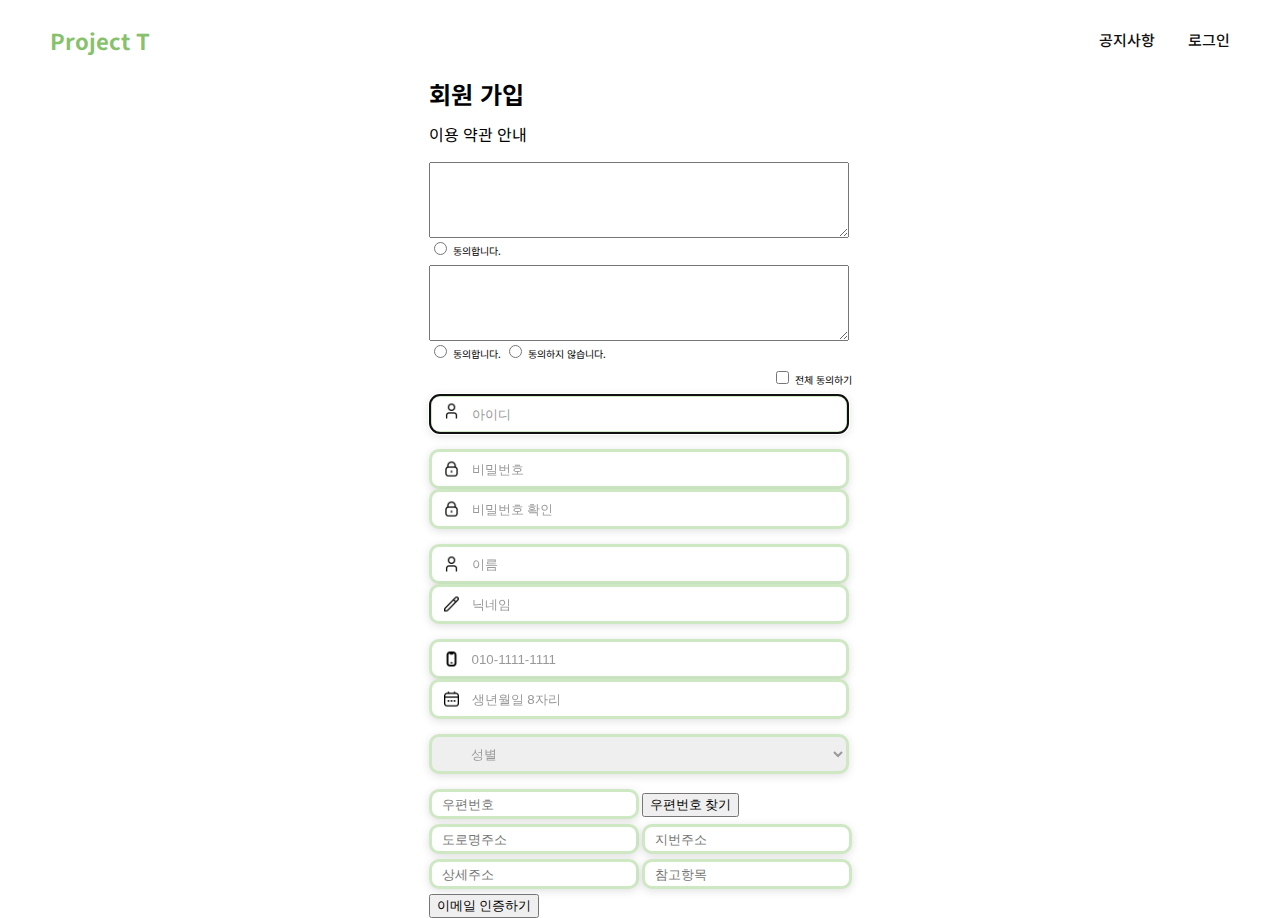
==== joinForm.html @ 0d63cfd1 "Make joinform" ====
<!DOCTYPE html>
<html lang="ko">
  <head>
    <meta charset="UTF-8" />
    <meta name="viewport" content="width=device-width, initial-scale=1.0" />
    <title>회원가입</title>
    <link rel="stylesheet" href="css/reset.css" />
    <link rel="stylesheet" href="./css/joinForm.css" />
    <!-- 다음 주소 api -->
    <script src="//t1.daumcdn.net/mapjsapi/bundle/postcode/prod/postcode.v2.js"></script>
    <script src="./js/joinForm.js"></script>
  </head>
  <body>
    <header>
      <!-- 네비게이션 -->
      <nav>
        <h1 id="logo"><a href="#">Project T</a></h1>
        <ul>
          <li><a href="#">공지사항</a></li>
          <li><a href="#">로그인</a></li>
        </ul>
      </nav>
    </header>
    <main>
      <div class="container">
      <form action="#" method="post" class="joinForm">
        <div>
          <h1>회원 가입</h1>
          <p>이용 약관 안내</p>
          <div class="privacyInfo">
            <div id="checkTerm1">
              <textarea ></textarea><br>
              <input type="radio" id="termResYes1"value="Y" >
              <label for="termRes1">동의합니다.</label>
            </div>
            <div id="checkTerm2">
              <textarea ></textarea><br>
              <input type="radio" id="termResYes2"value="Y"  name="checkTerm2" >
              <label for="termResYes2">동의합니다.</label>
              <input type="radio" id="termResNo1"value="N"  name="checkTerm2">
              <label for="termResNo1">동의하지 않습니다.</label>
            </div>
            <div>
            <input type="checkbox" id="chkAll">
            <label for="chkAll"><span>전체 동의하기</span></label>
            </div>
          </div>
        </div>
        <div>
        <div class="formList">
          <!-- 아이디 -->
          <div class="formItem inputMg">
            <img src="./images/user.png" alt="이름이미지">
            <input
              type="text"
              id="id"
              name="id"
              placeholder="아이디"
              class="joinInput"
              value
              autofocus
              autocapitalize="off"
            />
          </div>
          <!-- 비밀번호,비밀번호 입력 -->
          <div class="formItem ">
            <img src="./images/lock.png" alt="비밀번호이미지">
            <input
            type="password"
            id="pwd1"
            name="pwd1"
            placeholder="비밀번호"
            class="joinInput"
            value
            />
          </div>
          <div class="formItem inputMg">
            <img src="./images/lock.png" alt="비밀번호이미지">
            <input
              type="password"
              id="pwd2"
              name="pwd2"
              placeholder="비밀번호 확인"
              class="joinInput"
              value
            />
          </div>
          <!-- 이름,닉네임-->
          <div class="formItem">
            <img src="./images/user.png" alt="이름이미지">
            <input
              type="text"
              id="uName"
              name="uName"
              placeholder="이름"
              class="joinInput"
              value
            />
          </div>
          <div class="formItem inputMg">
            <img src="./images/nickName.png" alt="닉네임이미지">
            <input
              type="text"
              id="nickName"
              name="nickName"
              placeholder="닉네임"
              class="joinInput"
              value
            />
          </div>
          <!-- 휴대전화번호, 생년월일 -->
          <div class="formItem">
            <img src="./images/thickPhone.png" alt="휴대전화이미지">
            <input
              type="tel"
              id="phone"
              name="phone"
              placeholder="010-1111-1111"
              pattern="[0-9]{3}-[0-9]{4}-[0-9]{4}"
            />
          </div>
          <div class="formItem inputMg">
            <img src="./images/birthDate.png" alt="달력이미지">
            <input
              type="text"
              id="birthDate"
              name="birthDate"
              placeholder="생년월일 8자리"
              class="joinInput"
              value
            />
          </div>
          <!-- 성별 -->
          <div class="formItem">
            <select name="gender" id="gender">
              <option value="gender">성별</option>
              <option value="male">남성</option>
              <option value="female">여성</option>
              <option value="other">그 외</option>
            </select>
          </div>
          <!-- 주소 -->
          <div class="formItemAddr">
            <input type="text" id="postcode" placeholder="우편번호" class="inputAddr">
            <input type="button" onclick="execDaumPostcode()" value="우편번호 찾기"><br>
            <input type="text" id="roadAddress" placeholder="도로명주소" class="inputAddr">
            <input type="text" id="jibunAddress" placeholder="지번주소" class="inputAddr"><br>
            <span id="guide" style="color:#999; display: none;"></span>
            <input type="text" id="detailAddress" placeholder="상세주소" class="inputAddr">
            <input type="text" id="extraAddress" placeholder="참고항목" class="inputAddr">
          </div>
          <!-- 버튼 -->
        </div>
        <div><button type="submit">이메일 인증하기</button></div>
      </form>
    </div>
    </main>
    <footer></footer>
  </body>
</html>
---- css/joinForm.css ----
@import url("https://fonts.googleapis.com/css2?family=Montserrat:wght@100;200;300;400;500;600;700&family=Noto+Sans+KR:wght@100;200;300;400;500;600;700;800;900&display=swap");

#logo a {
  font-size: 2.2rem;
  font-weight: 700;
  color: #87c16c;
  position: absolute;
  top: 50%;
  left: 0;
  transform: translate(0%, -50%);
}

header {
  width: 100%;
}

header > nav {
  position: relative;
  width: 1180px;
  height: 80px;
  margin: 0 auto;
}

header > nav > ul {
  float: right;
  text-align: center;
}

header > nav > ul > li {
  line-height: 80px;
  display: inline-block;
}

header > nav > ul > li:first-child {
  line-height: 80px;
  display: inline-block;
  margin-right: 30px;
}

header > nav > ul > li > a {
  display: inline-block;
  font-size: 1.5rem;
  font-weight: 500;
  color: #111;
  /* width: 120px; */
}

header > nav > ul .tab {
  float: left;
  width: 600px;
  height: 290px;
}

/* main 가입 폼 */
main {
  width: 1180px;
  margin: 0 auto;
}

.container {
  width: 100%;
  display: flex;
  justify-content: center;
}

.joinForm > div > h1 {
  font-size: 2.4rem;
  margin-bottom: 20px;
}
.joinForm > div > p {
  font-size: 1.6rem;
  margin-bottom: 20px;
}

.privacyInfo {
  margin-bottom: 20px;
}

.privacyInfo textarea:nth-child(n) {
  width: 414px;
  height: 70px;
}
.privacyInfo input:nth-child(n) {
  margin-bottom: 10px;
}
.privacyInfo div:nth-child(3) {
  float: right;
}

.formItem {
  position: relative;
}

.formItem input::placeholder {
  color: #999;
}

.formItem input:nth-child(n) {
  display: inline-block;
  box-sizing: border-box;
  width: 420px;
  height: 40px;
  padding-left: 40px;

  background-color: #fff;

  font-weight: 500;

  border: 3px solid #cee8c4;
  border-radius: 10px;
  box-shadow: rgba(99, 99, 99, 0.2) 0px 2px 8px 0px;
}
.formItem img:nth-child(n) {
  position: absolute;
  top: 50%;
  left: 15px;
  width: 15px;
  height: 15px;
  transform: translate(0, -50%);
}

.inputMg {
  margin-bottom: 15px;
}
.formList select {
  width: 420px;
  height: 40px;
  padding-left: 35px;
  border-radius: 10px;
  margin-bottom: 15px;

  color: #999;
  font-weight: 500;
  border: 3px solid #cee8c4;
  box-shadow: rgba(99, 99, 99, 0.2) 0px 2px 8px 0px;
}
/* 주소창 */
/* .formItemAddr {
  border: 1px solid #111;
} */
.inputAddr {
  box-sizing: border-box;
  width: 210px;
  height: 30px;
  margin-bottom: 5px;
  padding-left: 10px;

  border: 3px solid #cee8c4;
  border-radius: 10px;
  box-shadow: rgba(99, 99, 99, 0.2) 0px 2px 8px 0px;
}
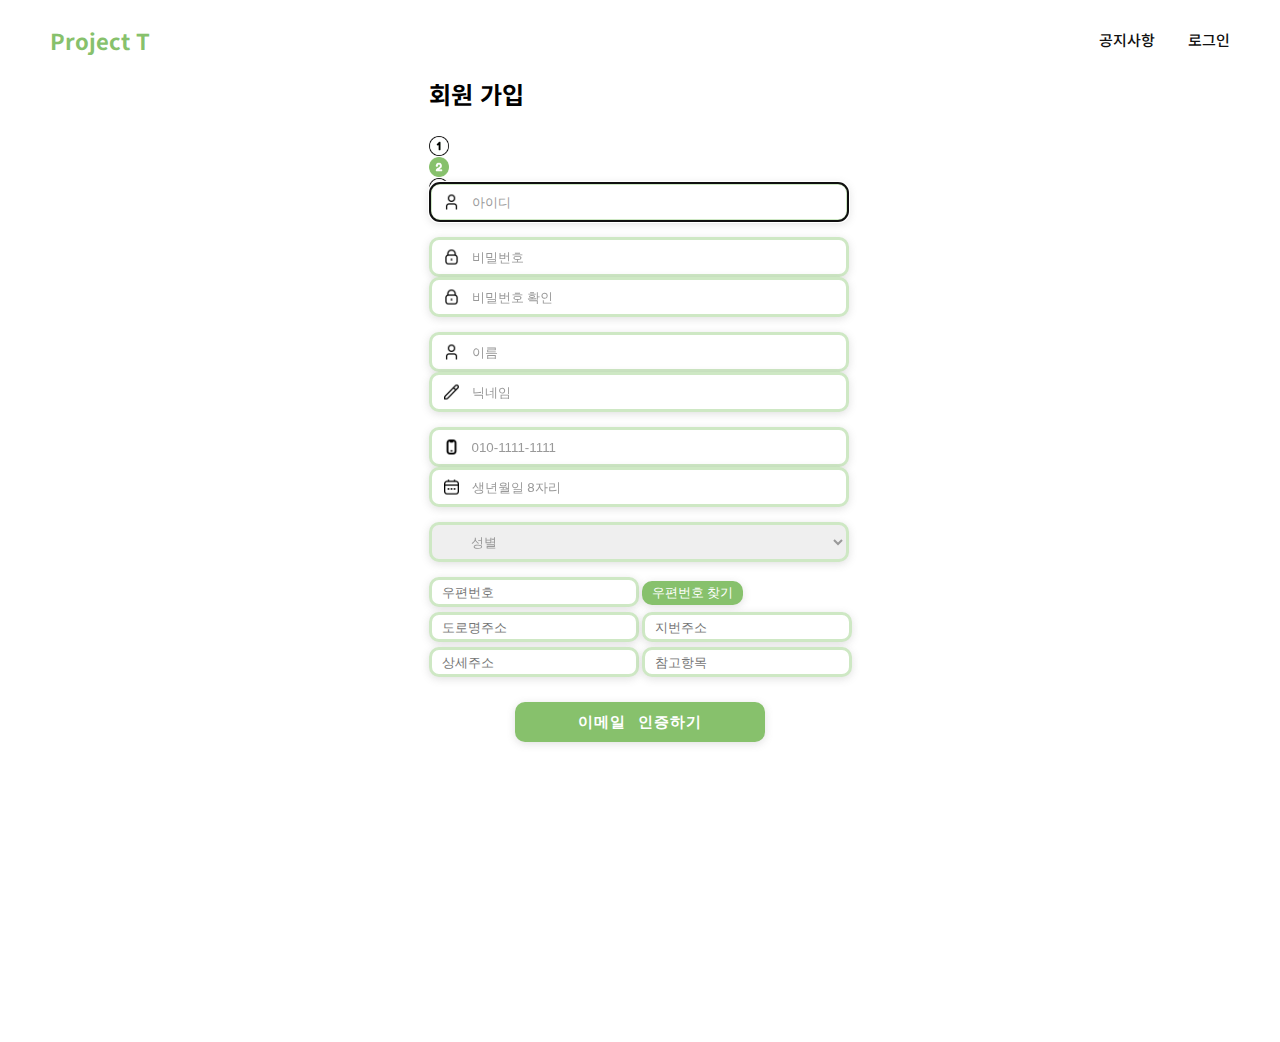
==== commit 19d64c91: "joinForm update" ====
--- a/joinForm.html
+++ b/joinForm.html
@@ -21,139 +21,156 @@
         </ul>
       </nav>
     </header>
+    <!-- 메인 -->
     <main>
       <div class="container">
-      <form action="#" method="post" class="joinForm">
-        <div>
-          <h1>회원 가입</h1>
-          <p>이용 약관 안내</p>
-          <div class="privacyInfo">
-            <div id="checkTerm1">
-              <textarea ></textarea><br>
-              <input type="radio" id="termResYes1"value="Y" >
-              <label for="termRes1">동의합니다.</label>
+        <form action="#" method="post" class="joinForm">
+          <div class="joinInfo">
+            <h1>회원 가입</h1>
+            <ul>
+              <li><img src="./images/1_1.png" alt="1" /></li>
+              <li><img src="./images/selected2.png" alt="2" /></li>
+              <li><img src="./images/3_1.png" alt="3" /></li>
+            </ul>
+          </div>
+          <div class="formList">
+            <!-- 아이디 -->
+            <div class="formItem inputMg">
+              <img src="./images/user.png" alt="이름이미지" />
+              <input
+                type="text"
+                id="id"
+                name="id"
+                placeholder="아이디"
+                class="joinInput"
+                value
+                autofocus
+                autocapitalize="off"
+              />
             </div>
-            <div id="checkTerm2">
-              <textarea ></textarea><br>
-              <input type="radio" id="termResYes2"value="Y"  name="checkTerm2" >
-              <label for="termResYes2">동의합니다.</label>
-              <input type="radio" id="termResNo1"value="N"  name="checkTerm2">
-              <label for="termResNo1">동의하지 않습니다.</label>
+            <!-- 비밀번호,비밀번호 입력 -->
+            <div class="formItem">
+              <img src="./images/lock.png" alt="비밀번호이미지" />
+              <input
+                type="password"
+                id="pwd1"
+                name="pwd1"
+                placeholder="비밀번호"
+                class="joinInput"
+                value
+              />
             </div>
-            <div>
-            <input type="checkbox" id="chkAll">
-            <label for="chkAll"><span>전체 동의하기</span></label>
+            <div class="formItem inputMg">
+              <img src="./images/lock.png" alt="비밀번호이미지" />
+              <input
+                type="password"
+                id="pwd2"
+                name="pwd2"
+                placeholder="비밀번호 확인"
+                class="joinInput"
+                value
+              />
             </div>
+            <!-- 이름,닉네임-->
+            <div class="formItem">
+              <img src="./images/user.png" alt="이름이미지" />
+              <input
+                type="text"
+                id="uName"
+                name="uName"
+                placeholder="이름"
+                class="joinInput"
+                value
+              />
+            </div>
+            <div class="formItem inputMg">
+              <img src="./images/nickName.png" alt="닉네임이미지" />
+              <input
+                type="text"
+                id="nickName"
+                name="nickName"
+                placeholder="닉네임"
+                class="joinInput"
+                value
+              />
+            </div>
+            <!-- 휴대전화번호, 생년월일 -->
+            <div class="formItem">
+              <img src="./images/thickPhone.png" alt="휴대전화이미지" />
+              <input
+                type="tel"
+                id="phone"
+                name="phone"
+                placeholder="010-1111-1111"
+                pattern="[0-9]{3}-[0-9]{4}-[0-9]{4}"
+              />
+            </div>
+            <div class="formItem inputMg">
+              <img src="./images/birthDate.png" alt="달력이미지" />
+              <input
+                type="text"
+                id="birthDate"
+                name="birthDate"
+                placeholder="생년월일 8자리"
+                class="joinInput"
+                value
+              />
+            </div>
+            <!-- 성별 -->
+            <div class="formItem">
+              <select name="gender" id="gender">
+                <option value="gender">성별</option>
+                <option value="male">남성</option>
+                <option value="female">여성</option>
+                <option value="other">그 외</option>
+              </select>
+            </div>
+            <!-- 주소 -->
+            <div class="formItemAddr">
+              <input
+                type="text"
+                id="postcode"
+                placeholder="우편번호"
+                class="inputAddr"
+              />
+              <input
+                type="button"
+                onclick="execDaumPostcode()"
+                value="우편번호 찾기"
+              /><br />
+              <input
+                type="text"
+                id="roadAddress"
+                placeholder="도로명주소"
+                class="inputAddr"
+              />
+              <input
+                type="text"
+                id="jibunAddress"
+                placeholder="지번주소"
+                class="inputAddr"
+              /><br />
+              <span id="guide" style="color: #999; display: none"></span>
+              <input
+                type="text"
+                id="detailAddress"
+                placeholder="상세주소"
+                class="inputAddr"
+              />
+              <input
+                type="text"
+                id="extraAddress"
+                placeholder="참고항목"
+                class="inputAddr"
+              />
+            </div>
+            <!-- 버튼 -->
           </div>
-        </div>
-        <div>
-        <div class="formList">
-          <!-- 아이디 -->
-          <div class="formItem inputMg">
-            <img src="./images/user.png" alt="이름이미지">
-            <input
-              type="text"
-              id="id"
-              name="id"
-              placeholder="아이디"
-              class="joinInput"
-              value
-              autofocus
-              autocapitalize="off"
-            />
+          <div class="submitBttn">
+            <button type="submit">이메일 인증하기</button>
           </div>
-          <!-- 비밀번호,비밀번호 입력 -->
-          <div class="formItem ">
-            <img src="./images/lock.png" alt="비밀번호이미지">
-            <input
-            type="password"
-            id="pwd1"
-            name="pwd1"
-            placeholder="비밀번호"
-            class="joinInput"
-            value
-            />
-          </div>
-          <div class="formItem inputMg">
-            <img src="./images/lock.png" alt="비밀번호이미지">
-            <input
-              type="password"
-              id="pwd2"
-              name="pwd2"
-              placeholder="비밀번호 확인"
-              class="joinInput"
-              value
-            />
-          </div>
-          <!-- 이름,닉네임-->
-          <div class="formItem">
-            <img src="./images/user.png" alt="이름이미지">
-            <input
-              type="text"
-              id="uName"
-              name="uName"
-              placeholder="이름"
-              class="joinInput"
-              value
-            />
-          </div>
-          <div class="formItem inputMg">
-            <img src="./images/nickName.png" alt="닉네임이미지">
-            <input
-              type="text"
-              id="nickName"
-              name="nickName"
-              placeholder="닉네임"
-              class="joinInput"
-              value
-            />
-          </div>
-          <!-- 휴대전화번호, 생년월일 -->
-          <div class="formItem">
-            <img src="./images/thickPhone.png" alt="휴대전화이미지">
-            <input
-              type="tel"
-              id="phone"
-              name="phone"
-              placeholder="010-1111-1111"
-              pattern="[0-9]{3}-[0-9]{4}-[0-9]{4}"
-            />
-          </div>
-          <div class="formItem inputMg">
-            <img src="./images/birthDate.png" alt="달력이미지">
-            <input
-              type="text"
-              id="birthDate"
-              name="birthDate"
-              placeholder="생년월일 8자리"
-              class="joinInput"
-              value
-            />
-          </div>
-          <!-- 성별 -->
-          <div class="formItem">
-            <select name="gender" id="gender">
-              <option value="gender">성별</option>
-              <option value="male">남성</option>
-              <option value="female">여성</option>
-              <option value="other">그 외</option>
-            </select>
-          </div>
-          <!-- 주소 -->
-          <div class="formItemAddr">
-            <input type="text" id="postcode" placeholder="우편번호" class="inputAddr">
-            <input type="button" onclick="execDaumPostcode()" value="우편번호 찾기"><br>
-            <input type="text" id="roadAddress" placeholder="도로명주소" class="inputAddr">
-            <input type="text" id="jibunAddress" placeholder="지번주소" class="inputAddr"><br>
-            <span id="guide" style="color:#999; display: none;"></span>
-            <input type="text" id="detailAddress" placeholder="상세주소" class="inputAddr">
-            <input type="text" id="extraAddress" placeholder="참고항목" class="inputAddr">
-          </div>
-          <!-- 버튼 -->
-        </div>
-        <div><button type="submit">이메일 인증하기</button></div>
-      </form>
-    </div>
+        </form>
+      </div>
     </main>
     <footer></footer>
   </body>
--- a/css/joinForm.css
+++ b/css/joinForm.css
@@ -65,11 +65,21 @@
 
 .joinForm > div > h1 {
   font-size: 2.4rem;
-  margin-bottom: 20px;
+  margin-bottom: 30px;
 }
 .joinForm > div > p {
   font-size: 1.6rem;
   margin-bottom: 20px;
+}
+
+.joinInfo {
+  width: 400px;
+  height: 100px;
+}
+
+.joinInfo ul img:nth-child(n) {
+  width: 20px;
+  height: 20px;
 }
 
 .privacyInfo {
@@ -149,3 +159,42 @@
   border-radius: 10px;
   box-shadow: rgba(99, 99, 99, 0.2) 0px 2px 8px 0px;
 }
+
+.formItemAddr input[type*="button"] {
+  padding: 3px 10px;
+  border-radius: 10px;
+  border: none;
+
+  background-color: #87c16c;
+  color: #fff;
+  box-shadow: rgba(99, 99, 99, 0.2) 0px 2px 8px 0px;
+}
+
+/* 전송 버튼 */
+.submitBttn {
+  margin-top: 20px;
+  display: flex;
+  justify-content: center;
+}
+.submitBttn button {
+  margin: 0 auto;
+  width: 250px;
+  height: 40px;
+
+  border-radius: 10px;
+  border: none;
+
+  background-color: #87c16c;
+  color: #fff;
+  box-shadow: rgba(99, 99, 99, 0.2) 0px 2px 8px 0px;
+  font-weight: 600;
+  font-size: 1.5rem;
+  letter-spacing: 1px;
+  word-spacing: 0.6rem;
+}
+
+/* footer */
+footer {
+  width: 420px;
+  height: 300px;
+}
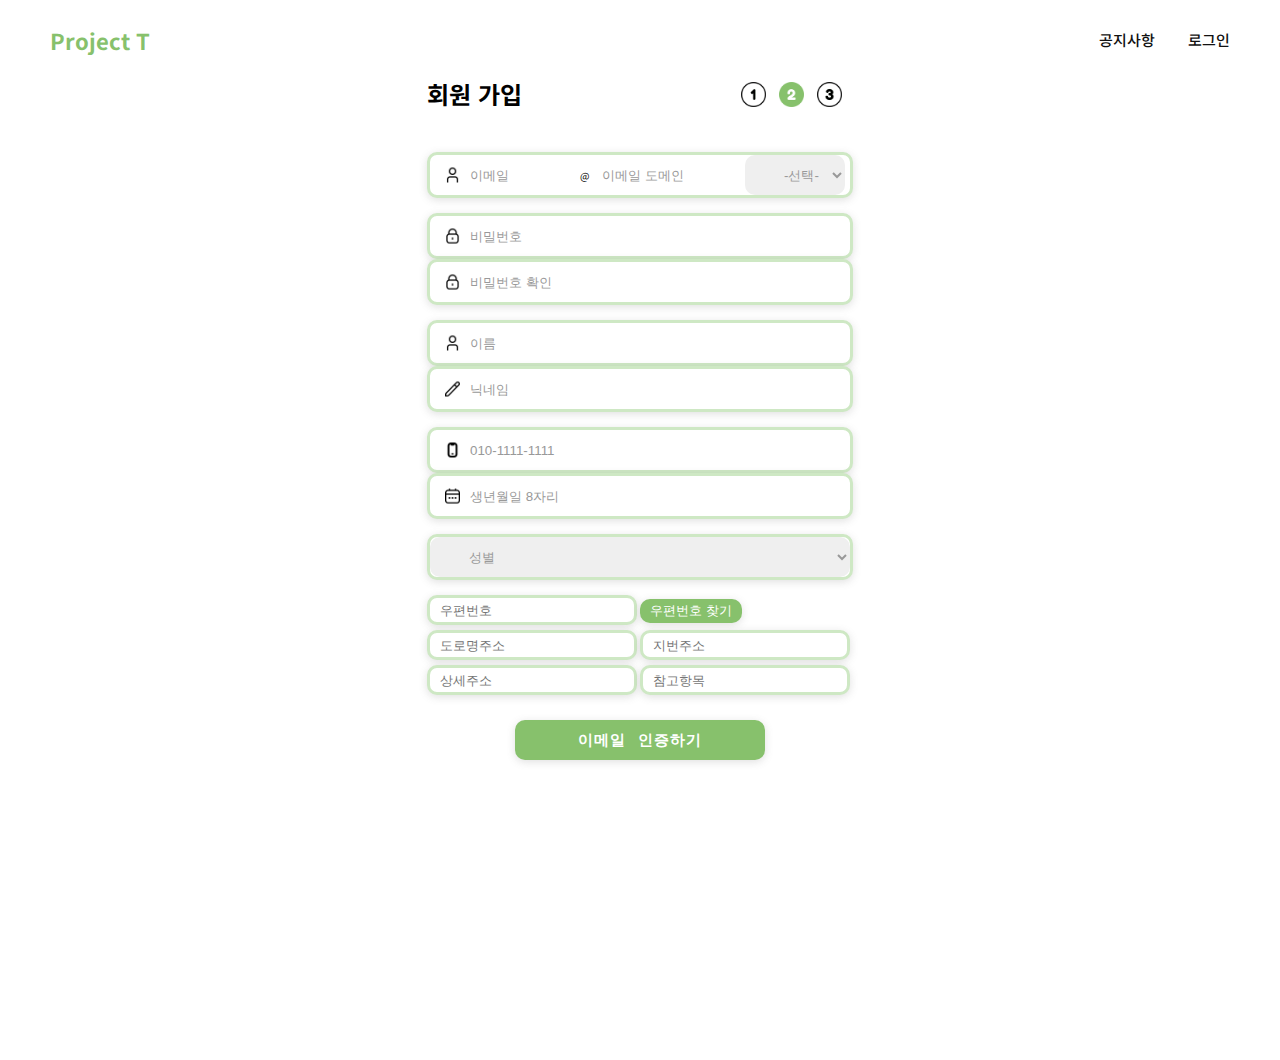
==== commit caa0d242: "joinForm update 1.1" ====
--- a/joinForm.html
+++ b/joinForm.html
@@ -39,14 +39,25 @@
               <img src="./images/user.png" alt="이름이미지" />
               <input
                 type="text"
-                id="id"
+                id="emailId"
                 name="id"
-                placeholder="아이디"
-                class="joinInput"
-                value
-                autofocus
+                placeholder="이메일"
+                class="email"
+                value=""
                 autocapitalize="off"
-              />
+                />@
+                <input type="text" id="emailDomain" class="email" value="" title="이메일 도메인" placeholder="이메일 도메인" maxlength="18"/>
+                <select class="select" title="도메인 선택" onclick="setEmailDomain(this.value);return false;">
+                  <option value="">-선택-</option>
+                  <option value="naver.com">naver.com</option>
+                  <option value="gmail.com">gmail.com</option>
+                  <option value="hanmail.net">hanmail.net</option>
+                  <option value="hotmail.com">hotmail.com</option>
+                  <option value="korea.com">korea.com</option>
+                  <option value="nate.com">nate.com</option>
+                  <option value="yahoo.com">yahoo.com</option>
+                </select>
+                <!-- class="joinInput" -->
             </div>
             <!-- 비밀번호,비밀번호 입력 -->
             <div class="formItem">
@@ -101,6 +112,7 @@
                 type="tel"
                 id="phone"
                 name="phone"
+                class="joinInput"
                 placeholder="010-1111-1111"
                 pattern="[0-9]{3}-[0-9]{4}-[0-9]{4}"
               />
@@ -117,7 +129,7 @@
               />
             </div>
             <!-- 성별 -->
-            <div class="formItem">
+            <div class="formItem inputMg">
               <select name="gender" id="gender">
                 <option value="gender">성별</option>
                 <option value="male">남성</option>
--- a/css/joinForm.css
+++ b/css/joinForm.css
@@ -73,13 +73,22 @@
 }
 
 .joinInfo {
-  width: 400px;
-  height: 100px;
+  width: 420px;
+  height: 70px;
+}
+
+.joinInfo h1, .joinInfo ul, .joinInfo ul li {
+  display: inline-block;
+}
+
+.joinInfo ul {
+  float: right;
 }
 
 .joinInfo ul img:nth-child(n) {
-  width: 20px;
-  height: 20px;
+  width: 25px;
+  height: 25px;
+  margin: 0 5px;
 }
 
 .privacyInfo {
@@ -105,21 +114,44 @@
   color: #999;
 }
 
-.formItem input:nth-child(n) {
-  display: inline-block;
-  box-sizing: border-box;
+.email {
+  box-sizing: border-box;
+  width:150px;
+  height: 38px;
+  padding-left: 40px;
+  border: none;
+  border-radius: 10px;
+}
+#emailDomain {
+  padding: 0 10px;
+}
+
+.formList  div:first-child select {
+  box-sizing: border-box;
+  width:100px;
+}
+
+.formItem {
   width: 420px;
   height: 40px;
+  background-color: #fff;
+  border: 3px solid #cee8c4;
+  border-radius: 10px;
+  box-shadow: rgba(99, 99, 99, 0.2) 0px 2px 8px 0px;
+}
+
+.joinInput {
+  width:100%;
+  height: 100%;
+  display: inline-block;
+  box-sizing: border-box;
+  border: none;
+  border-radius: 10px;
   padding-left: 40px;
-
-  background-color: #fff;
-
   font-weight: 500;
-
-  border: 3px solid #cee8c4;
-  border-radius: 10px;
-  box-shadow: rgba(99, 99, 99, 0.2) 0px 2px 8px 0px;
-}
+  
+}
+
 .formItem img:nth-child(n) {
   position: absolute;
   top: 50%;
@@ -137,17 +169,13 @@
   height: 40px;
   padding-left: 35px;
   border-radius: 10px;
-  margin-bottom: 15px;
-
   color: #999;
   font-weight: 500;
-  border: 3px solid #cee8c4;
-  box-shadow: rgba(99, 99, 99, 0.2) 0px 2px 8px 0px;
+  border: none;
+  border-radius: 10px;
 }
 /* 주소창 */
-/* .formItemAddr {
-  border: 1px solid #111;
-} */
+
 .inputAddr {
   box-sizing: border-box;
   width: 210px;
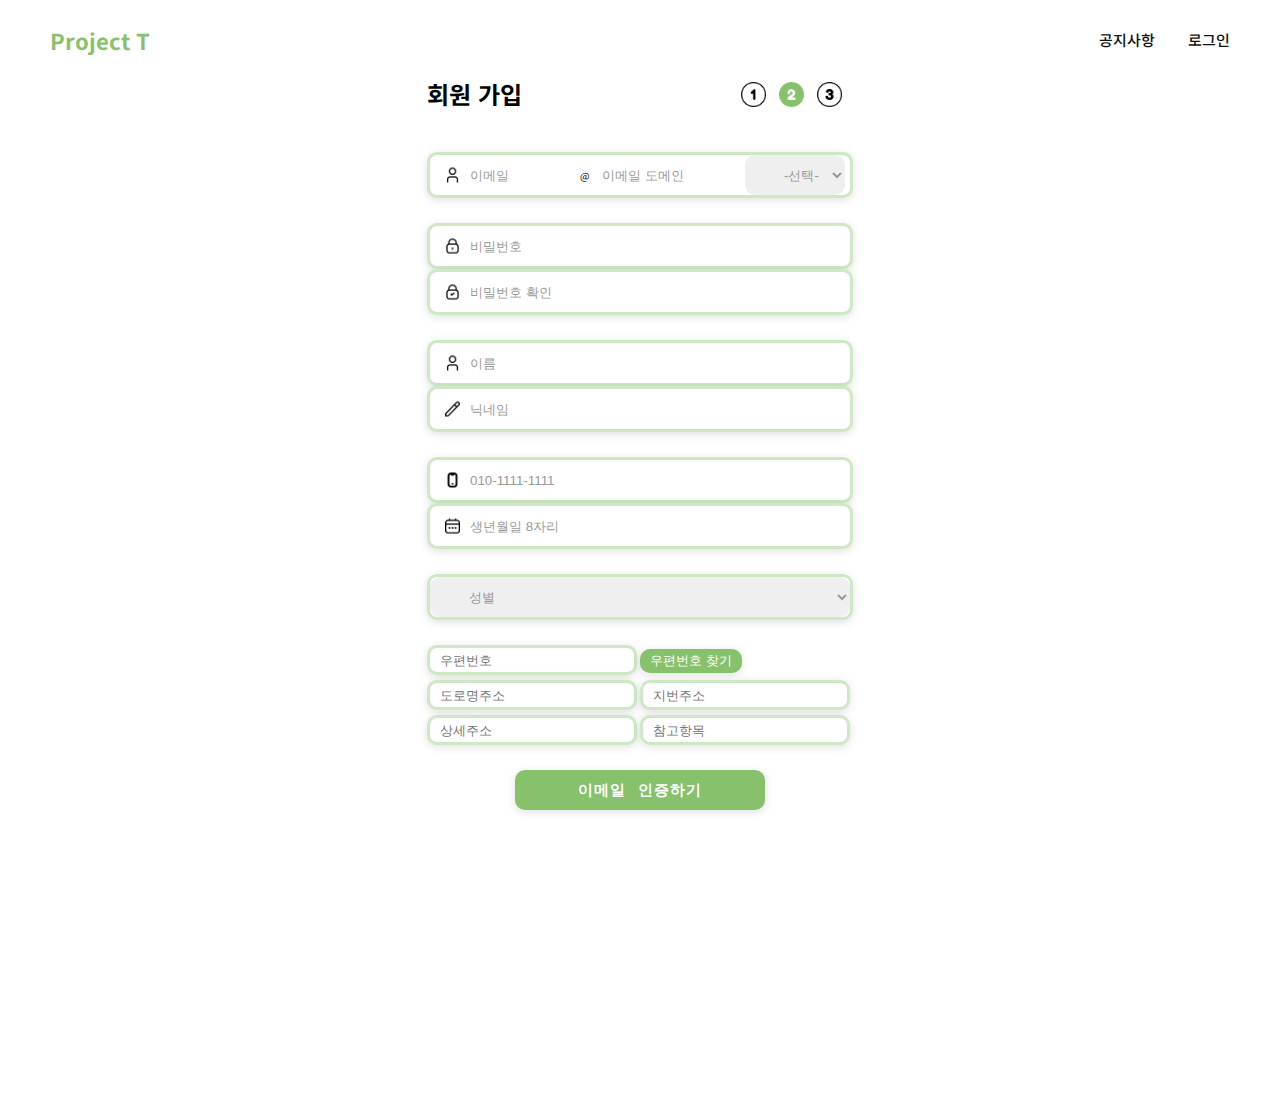
==== commit 0167ceb6: "이용약관-회원가입폼 연결, 이메일 유효성 검사" ====
--- a/joinForm.html
+++ b/joinForm.html
@@ -6,9 +6,6 @@
     <title>회원가입</title>
     <link rel="stylesheet" href="css/reset.css" />
     <link rel="stylesheet" href="./css/joinForm.css" />
-    <!-- 다음 주소 api -->
-    <script src="//t1.daumcdn.net/mapjsapi/bundle/postcode/prod/postcode.v2.js"></script>
-    <script src="./js/joinForm.js"></script>
   </head>
   <body>
     <header>
@@ -24,7 +21,12 @@
     <!-- 메인 -->
     <main>
       <div class="container">
-        <form action="#" method="post" class="joinForm">
+        <form
+          action="#"
+          method="post"
+          class="joinForm2"
+          onsubmit="validateEmail(event)"
+        >
           <div class="joinInfo">
             <h1>회원 가입</h1>
             <ul>
@@ -34,8 +36,8 @@
             </ul>
           </div>
           <div class="formList">
-            <!-- 아이디 -->
-            <div class="formItem inputMg">
+            <!-- 이메일 아이디 -->
+            <div class="formItem inputSpace">
               <img src="./images/user.png" alt="이름이미지" />
               <input
                 type="text"
@@ -45,20 +47,33 @@
                 class="email"
                 value=""
                 autocapitalize="off"
-                />@
-                <input type="text" id="emailDomain" class="email" value="" title="이메일 도메인" placeholder="이메일 도메인" maxlength="18"/>
-                <select class="select" title="도메인 선택" onclick="setEmailDomain(this.value);return false;">
-                  <option value="">-선택-</option>
-                  <option value="naver.com">naver.com</option>
-                  <option value="gmail.com">gmail.com</option>
-                  <option value="hanmail.net">hanmail.net</option>
-                  <option value="hotmail.com">hotmail.com</option>
-                  <option value="korea.com">korea.com</option>
-                  <option value="nate.com">nate.com</option>
-                  <option value="yahoo.com">yahoo.com</option>
-                </select>
-                <!-- class="joinInput" -->
-            </div>
+              />@
+              <input
+                type="text"
+                id="emailDomain"
+                class="email"
+                value=""
+                title="이메일 도메인"
+                placeholder="이메일 도메인"
+                maxlength="18"
+              />
+              <select
+                class="select"
+                id="domainSelect"
+                title="도메인 선택"
+                onchange="updateDomain()"
+              >
+                <option value="">-선택-</option>
+                <option value="naver.com">naver.com</option>
+                <option value="gmail.com">gmail.com</option>
+                <option value="hanmail.net">hanmail.net</option>
+                <option value="hotmail.com">hotmail.com</option>
+                <option value="korea.com">korea.com</option>
+                <option value="nate.com">nate.com</option>
+                <option value="yahoo.com">yahoo.com</option>
+              </select>
+            </div>
+            <div class="errorText" id="idMsg" style="display: none"></div>
             <!-- 비밀번호,비밀번호 입력 -->
             <div class="formItem">
               <img src="./images/lock.png" alt="비밀번호이미지" />
@@ -71,8 +86,8 @@
                 value
               />
             </div>
-            <div class="formItem inputMg">
-              <img src="./images/lock.png" alt="비밀번호이미지" />
+            <div class="formItem inputSpace">
+              <img src="./images/lockCheck.png" alt="비밀번호이미지" />
               <input
                 type="password"
                 id="pwd2"
@@ -82,6 +97,8 @@
                 value
               />
             </div>
+            <div class="errorText" id="pwdMsg" style="display: none"></div>
+
             <!-- 이름,닉네임-->
             <div class="formItem">
               <img src="./images/user.png" alt="이름이미지" />
@@ -94,7 +111,7 @@
                 value
               />
             </div>
-            <div class="formItem inputMg">
+            <div class="formItem inputSpace">
               <img src="./images/nickName.png" alt="닉네임이미지" />
               <input
                 type="text"
@@ -105,6 +122,9 @@
                 value
               />
             </div>
+            <div class="errorText" id="nameMsg" style="display: none"></div>
+            <div class="errorText" id="nickNameMsg" style="display: none"></div>
+
             <!-- 휴대전화번호, 생년월일 -->
             <div class="formItem">
               <img src="./images/thickPhone.png" alt="휴대전화이미지" />
@@ -117,7 +137,7 @@
                 pattern="[0-9]{3}-[0-9]{4}-[0-9]{4}"
               />
             </div>
-            <div class="formItem inputMg">
+            <div class="formItem inputSpace">
               <img src="./images/birthDate.png" alt="달력이미지" />
               <input
                 type="text"
@@ -128,8 +148,10 @@
                 value
               />
             </div>
+            <div class="errorText" id="phoneMsg" style="display: none"></div>
+            <div class="errorText" id="birthMsg" style="display: none"></div>
             <!-- 성별 -->
-            <div class="formItem inputMg">
+            <div class="formItem inputSpace">
               <select name="gender" id="gender">
                 <option value="gender">성별</option>
                 <option value="male">남성</option>
@@ -137,6 +159,7 @@
                 <option value="other">그 외</option>
               </select>
             </div>
+            <div class="errorText" id="genderMsg" style="display: none"></div>
             <!-- 주소 -->
             <div class="formItemAddr">
               <input
@@ -176,6 +199,7 @@
                 class="inputAddr"
               />
             </div>
+            <div class="errorText" id="addrMsg" style="display: none"></div>
             <!-- 버튼 -->
           </div>
           <div class="submitBttn">
@@ -185,5 +209,9 @@
       </div>
     </main>
     <footer></footer>
+
+    <!-- 다음 주소 api -->
+    <script src="//t1.daumcdn.net/mapjsapi/bundle/postcode/prod/postcode.v2.js"></script>
+    <script src="./js/joinForm.js"></script>
   </body>
 </html>
--- a/css/joinForm.css
+++ b/css/joinForm.css
@@ -63,49 +63,64 @@
   justify-content: center;
 }
 
-.joinForm > div > h1 {
+.joinForm > div > h1,
+.joinForm2 > div > h1 {
   font-size: 2.4rem;
   margin-bottom: 30px;
 }
-.joinForm > div > p {
-  font-size: 1.6rem;
-  margin-bottom: 20px;
-}
-
-.joinInfo {
+
+.joinInfo,
+.termInfo {
   width: 420px;
   height: 70px;
 }
 
-.joinInfo h1, .joinInfo ul, .joinInfo ul li {
-  display: inline-block;
-}
-
-.joinInfo ul {
+.joinInfo h1,
+.joinInfo ul,
+.joinInfo ul li,
+.termInfo h1,
+.termInfo ul,
+.termInfo ul li {
+  display: inline-block;
+}
+
+.joinInfo ul,
+.termInfo ul {
   float: right;
 }
 
-.joinInfo ul img:nth-child(n) {
+.joinInfo ul img:nth-child(n),
+.termInfo ul img:nth-child(n) {
   width: 25px;
   height: 25px;
   margin: 0 5px;
 }
 
 .privacyInfo {
-  margin-bottom: 20px;
-}
-
-.privacyInfo textarea:nth-child(n) {
+  margin-bottom: 40px;
+}
+
+.privacyInfo iframe {
   width: 414px;
-  height: 70px;
-}
-.privacyInfo input:nth-child(n) {
-  margin-bottom: 10px;
-}
-.privacyInfo div:nth-child(3) {
+  height: 450px;
+  background-color: #fff;
+  border: 3px solid #cee8c4;
+  border-radius: 10px;
+  box-shadow: rgba(99, 99, 99, 0.2) 0px 2px 8px 0px;
+}
+
+.privacyInfo div > div {
   float: right;
-}
-
+  display: flex;
+  align-items: center;
+}
+.privacyInfo div > div > input {
+  margin: 5px 5px 5px 5px;
+}
+.privacyInfo div > div > label {
+  font-size: 1.4rem;
+  vertical-align: baseline;
+}
 .formItem {
   position: relative;
 }
@@ -116,7 +131,7 @@
 
 .email {
   box-sizing: border-box;
-  width:150px;
+  width: 150px;
   height: 38px;
   padding-left: 40px;
   border: none;
@@ -126,9 +141,9 @@
   padding: 0 10px;
 }
 
-.formList  div:first-child select {
-  box-sizing: border-box;
-  width:100px;
+.formList div:first-child select {
+  box-sizing: border-box;
+  width: 100px;
 }
 
 .formItem {
@@ -141,7 +156,7 @@
 }
 
 .joinInput {
-  width:100%;
+  width: 100%;
   height: 100%;
   display: inline-block;
   box-sizing: border-box;
@@ -149,7 +164,6 @@
   border-radius: 10px;
   padding-left: 40px;
   font-weight: 500;
-  
 }
 
 .formItem img:nth-child(n) {
@@ -161,8 +175,8 @@
   transform: translate(0, -50%);
 }
 
-.inputMg {
-  margin-bottom: 15px;
+.inputSpace {
+  margin-bottom: 25px;
 }
 .formList select {
   width: 420px;
@@ -199,12 +213,14 @@
 }
 
 /* 전송 버튼 */
-.submitBttn {
+.submitBttn,
+.termCheckBttn {
   margin-top: 20px;
   display: flex;
   justify-content: center;
 }
-.submitBttn button {
+.submitBttn button,
+.termCheckBttn button {
   margin: 0 auto;
   width: 250px;
   height: 40px;
@@ -221,6 +237,16 @@
   word-spacing: 0.6rem;
 }
 
+/* error Msg */
+.errorText {
+  list-style-type: disc;
+  color: red;
+}
+
+.errorView {
+  display: inline-block;
+}
+
 /* footer */
 footer {
   width: 420px;
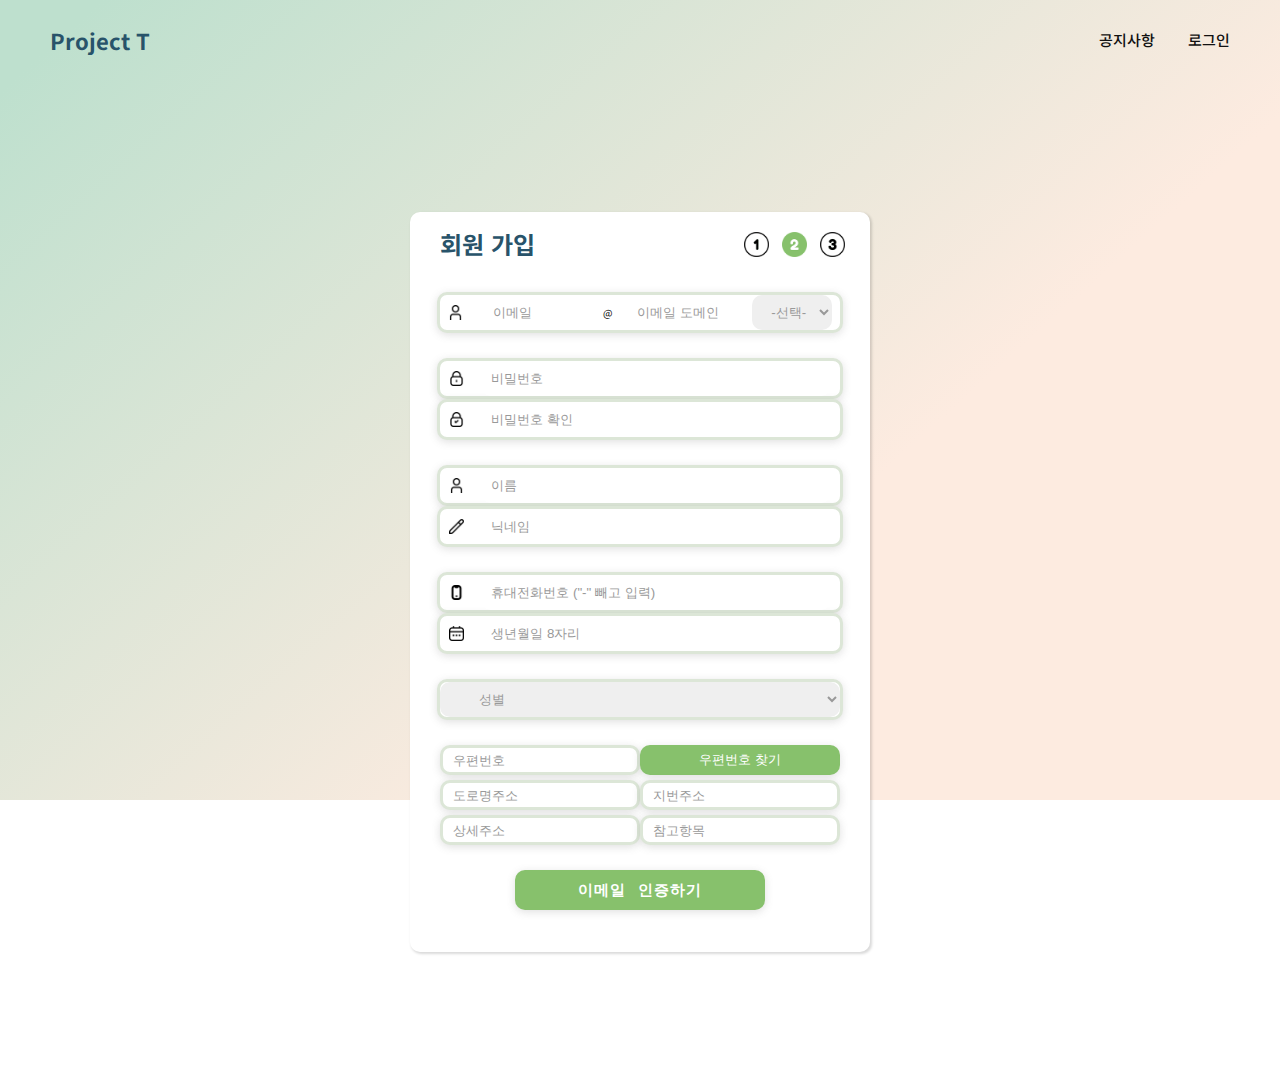
==== commit 1089f7de: "joinForm UI, Validate Update" ====
--- a/joinForm.html
+++ b/joinForm.html
@@ -8,6 +8,7 @@
     <link rel="stylesheet" href="./css/joinForm.css" />
   </head>
   <body>
+    <div id="headerBack"></div>
     <header>
       <!-- 네비게이션 -->
       <nav>
@@ -21,12 +22,7 @@
     <!-- 메인 -->
     <main>
       <div class="container">
-        <form
-          action="#"
-          method="post"
-          class="joinForm2"
-          onsubmit="validateEmail(event)"
-        >
+        <form action="#" method="post" class="joinForm2">
           <div class="joinInfo">
             <h1>회원 가입</h1>
             <ul>
@@ -37,11 +33,11 @@
           </div>
           <div class="formList">
             <!-- 이메일 아이디 -->
-            <div class="formItem inputSpace">
+            <div class="formItem" id="emailId">
               <img src="./images/user.png" alt="이름이미지" />
               <input
                 type="text"
-                id="emailId"
+                id="id"
                 name="id"
                 placeholder="이메일"
                 class="email"
@@ -73,14 +69,21 @@
                 <option value="yahoo.com">yahoo.com</option>
               </select>
             </div>
-            <div class="errorText" id="idMsg" style="display: none"></div>
+            <div class="errorMsg">
+              <div class="idfailMsg hide">
+                아이디는 영어 또는 숫자만 입력 가능합니다.
+              </div>
+              <div class="idfailMsg2 hide">아이디는 6~18글자이어야 합니다.</div>
+              <div class="idfailMsg3 hide">도메인을 올바르게 입력해주세요.</div>
+            </div>
+
             <!-- 비밀번호,비밀번호 입력 -->
             <div class="formItem">
               <img src="./images/lock.png" alt="비밀번호이미지" />
               <input
                 type="password"
-                id="pwd1"
-                name="pwd1"
+                id="password1"
+                name="password1"
                 placeholder="비밀번호"
                 class="joinInput"
                 value
@@ -90,14 +93,20 @@
               <img src="./images/lockCheck.png" alt="비밀번호이미지" />
               <input
                 type="password"
-                id="pwd2"
-                name="pwd2"
+                id="password2"
+                name="password2"
                 placeholder="비밀번호 확인"
                 class="joinInput"
                 value
               />
             </div>
-            <div class="errorText" id="pwdMsg" style="display: none"></div>
+            <div class="errorMsg">
+              <div class="pwdfailMsg hide">
+                비밀번호는 8~20글자, 영문, 숫자, 특수문자(@, $, !, %, *, #, ?,
+                &)를 사용하여야 합니다.
+              </div>
+              <div class="pwdfailMsg2 hide">비밀번호가 일치하지 않습니다.</div>
+            </div>
 
             <!-- 이름,닉네임-->
             <div class="formItem">
@@ -111,7 +120,7 @@
                 value
               />
             </div>
-            <div class="formItem inputSpace">
+            <div class="formItem">
               <img src="./images/nickName.png" alt="닉네임이미지" />
               <input
                 type="text"
@@ -122,8 +131,16 @@
                 value
               />
             </div>
-            <div class="errorText" id="nameMsg" style="display: none"></div>
-            <div class="errorText" id="nickNameMsg" style="display: none"></div>
+            <div class="errorMsg">
+              <div class="uNameFailMsg hide">
+                이름은 한글, 영문 대/소문자를 사용해 주세요. (특수기호, 공백
+                사용 불가)
+              </div>
+              <div class="nickNameFailMsg hide">
+                닉네임은 2~8글자, 한글, 숫자, 영문 대/소문자를 사용해
+                주세요.(특수기호,공백 사용 불가)
+              </div>
+            </div>
 
             <!-- 휴대전화번호, 생년월일 -->
             <div class="formItem">
@@ -133,11 +150,10 @@
                 id="phone"
                 name="phone"
                 class="joinInput"
-                placeholder="010-1111-1111"
-                pattern="[0-9]{3}-[0-9]{4}-[0-9]{4}"
-              />
-            </div>
-            <div class="formItem inputSpace">
+                placeholder='휴대전화번호 ("-" 빼고 입력)'
+              />
+            </div>
+            <div class="formItem">
               <img src="./images/birthDate.png" alt="달력이미지" />
               <input
                 type="text"
@@ -148,8 +164,16 @@
                 value
               />
             </div>
-            <div class="errorText" id="phoneMsg" style="display: none"></div>
-            <div class="errorText" id="birthMsg" style="display: none"></div>
+            <div class="errorMsg">
+              <div class="phoneFailMsg hide">
+                휴대전화번호는 10~11자의 숫자만 사용하여야 합니다. (예 :
+                01012345678)
+              </div>
+              <div class="birthFailMsg hide">
+                생년월일은 8자의 숫자만 사용하여야 합니다. (예 : 19990101)
+              </div>
+            </div>
+
             <!-- 성별 -->
             <div class="formItem inputSpace">
               <select name="gender" id="gender">
@@ -159,7 +183,9 @@
                 <option value="other">그 외</option>
               </select>
             </div>
-            <div class="errorText" id="genderMsg" style="display: none"></div>
+            <div class="errorMsg">
+              <p id="genderMsg"></p>
+            </div>
             <!-- 주소 -->
             <div class="formItemAddr">
               <input
@@ -199,7 +225,7 @@
                 class="inputAddr"
               />
             </div>
-            <div class="errorText" id="addrMsg" style="display: none"></div>
+            <div class="errorMsg" id="addrMsg" style="display: none"></div>
             <!-- 버튼 -->
           </div>
           <div class="submitBttn">
--- a/css/joinForm.css
+++ b/css/joinForm.css
@@ -3,7 +3,7 @@
 #logo a {
   font-size: 2.2rem;
   font-weight: 700;
-  color: #87c16c;
+  color: #28536a;
   position: absolute;
   top: 50%;
   left: 0;
@@ -14,6 +14,21 @@
   width: 100%;
 }
 
+#headerBack {
+  position: absolute;
+  top: 0;
+  left: 0;
+  width: 100vw;
+  height: 800px;
+  z-index: -999;
+  overflow: hidden;
+  background: linear-gradient(
+    138.12017810652605deg,
+    rgba(190, 224, 206, 1) 4.6750805585392055%,
+    rgba(253, 235, 224, 1) 64.93286788399571%
+  );
+}
+
 header > nav {
   position: relative;
   width: 1180px;
@@ -58,82 +73,79 @@
 }
 
 .container {
-  width: 100%;
+  width: 1180px;
+  height: 1000px;
   display: flex;
   justify-content: center;
-}
-
-.joinForm > div > h1,
+  align-items: center;
+}
+
+.joinForm2 {
+  /* width: 800px;
+  height: 100%;
+  margin: 0 auto; */
+  background-color: #ffffff;
+  padding: 20px;
+  box-shadow: rgba(0, 0, 0, 0.15) 1.95px 1.95px 2.6px;
+  margin: 0 auto;
+  width: 420px;
+  height: 700px;
+  border: none;
+  border-radius: 10px;
+}
+
 .joinForm2 > div > h1 {
   font-size: 2.4rem;
-  margin-bottom: 30px;
-}
-
-.joinInfo,
-.termInfo {
+
+  padding-left: 10px;
+  color: #28536a;
+}
+
+.joinInfo {
   width: 420px;
-  height: 70px;
+  height: 60px;
+  margin: 0 auto;
+}
+
+.joinInfo ul {
+  float: right;
 }
 
 .joinInfo h1,
 .joinInfo ul,
-.joinInfo ul li,
-.termInfo h1,
-.termInfo ul,
-.termInfo ul li {
-  display: inline-block;
-}
-
-.joinInfo ul,
-.termInfo ul {
-  float: right;
-}
-
-.joinInfo ul img:nth-child(n),
-.termInfo ul img:nth-child(n) {
+.joinInfo ul li {
+  display: inline-block;
+}
+
+.joinInfo ul img:nth-child(n) {
   width: 25px;
   height: 25px;
   margin: 0 5px;
 }
 
-.privacyInfo {
-  margin-bottom: 40px;
-}
-
-.privacyInfo iframe {
-  width: 414px;
-  height: 450px;
+.formItem {
+  display: flex;
+  justify-content: space-around;
+  align-items: center;
+  /* position: relative; */
+  width: 400px;
+  height: 35px;
+  margin: 0 auto;
   background-color: #fff;
-  border: 3px solid #cee8c4;
-  border-radius: 10px;
-  box-shadow: rgba(99, 99, 99, 0.2) 0px 2px 8px 0px;
-}
-
-.privacyInfo div > div {
-  float: right;
-  display: flex;
-  align-items: center;
-}
-.privacyInfo div > div > input {
-  margin: 5px 5px 5px 5px;
-}
-.privacyInfo div > div > label {
-  font-size: 1.4rem;
-  vertical-align: baseline;
-}
-.formItem {
-  position: relative;
-}
-
-.formItem input::placeholder {
+  border: 3px solid #dce6d7;
+  border-radius: 10px;
+  box-shadow: rgba(99, 99, 99, 0.2) 0px 2px 8px 0px;
+}
+
+input::placeholder {
   color: #999;
 }
 
 .email {
   box-sizing: border-box;
-  width: 150px;
-  height: 38px;
-  padding-left: 40px;
+  width: 110px;
+  height: 100%;
+  padding-left: 15px;
   border: none;
   border-radius: 10px;
 }
@@ -143,44 +155,42 @@
 
 .formList div:first-child select {
   box-sizing: border-box;
-  width: 100px;
-}
-
-.formItem {
-  width: 420px;
-  height: 40px;
-  background-color: #fff;
-  border: 3px solid #cee8c4;
-  border-radius: 10px;
-  box-shadow: rgba(99, 99, 99, 0.2) 0px 2px 8px 0px;
+  padding-left: 15px;
+  width: 80px;
+  height: 100%;
+  border-radius: 10px;
+  color: #999;
+  font-weight: 500;
+  border: none;
+  border-radius: 10px;
 }
 
 .joinInput {
-  width: 100%;
-  height: 100%;
-  display: inline-block;
-  box-sizing: border-box;
-  border: none;
-  border-radius: 10px;
-  padding-left: 40px;
-  font-weight: 500;
+  width: 350px;
+  height: 100%;
+
+  display: inline-block;
+  box-sizing: border-box;
+  border: none;
+  border-radius: 10px;
+  padding-left: 10px;
+  font-weight: 500;
+  cursor: pointer;
 }
 
 .formItem img:nth-child(n) {
-  position: absolute;
+  /* position: absolute;
   top: 50%;
-  left: 15px;
+  left: 15px; */
+  /* transform: translate(0, -50%); */
   width: 15px;
   height: 15px;
-  transform: translate(0, -50%);
-}
-
-.inputSpace {
-  margin-bottom: 25px;
-}
-.formList select {
-  width: 420px;
-  height: 40px;
+  margin: 10px 0px;
+}
+
+select[name="gender"] {
+  width: 400px;
+  height: 100%;
   padding-left: 35px;
   border-radius: 10px;
   color: #999;
@@ -188,16 +198,30 @@
   border: none;
   border-radius: 10px;
 }
+
+input {
+  outline: none;
+}
+
 /* 주소창 */
 
+.formItemAddr {
+  display: flex;
+  flex-wrap: wrap;
+  justify-content: center;
+
+  width: 400px;
+  margin: 0 auto;
+}
+
 .inputAddr {
   box-sizing: border-box;
-  width: 210px;
+  width: 200px;
   height: 30px;
   margin-bottom: 5px;
   padding-left: 10px;
 
-  border: 3px solid #cee8c4;
+  border: 3px solid #dce6d7;
   border-radius: 10px;
   box-shadow: rgba(99, 99, 99, 0.2) 0px 2px 8px 0px;
 }
@@ -205,6 +229,8 @@
 .formItemAddr input[type*="button"] {
   padding: 3px 10px;
   border-radius: 10px;
+  width: 200px;
+  height: 30px;
   border: none;
 
   background-color: #87c16c;
@@ -238,17 +264,18 @@
 }
 
 /* error Msg */
-.errorText {
-  list-style-type: disc;
+.errorMsg {
+  height: 15px;
   color: red;
-}
-
-.errorView {
-  display: inline-block;
-}
-
-/* footer */
-footer {
-  width: 420px;
-  height: 300px;
-}
+  line-height: 1.5;
+  font-size: 1rem;
+  padding-left: 20px;
+  margin: 5px 0;
+}
+.errorFocus {
+  border: 1px solid red;
+}
+
+.hide {
+  display: none;
+}
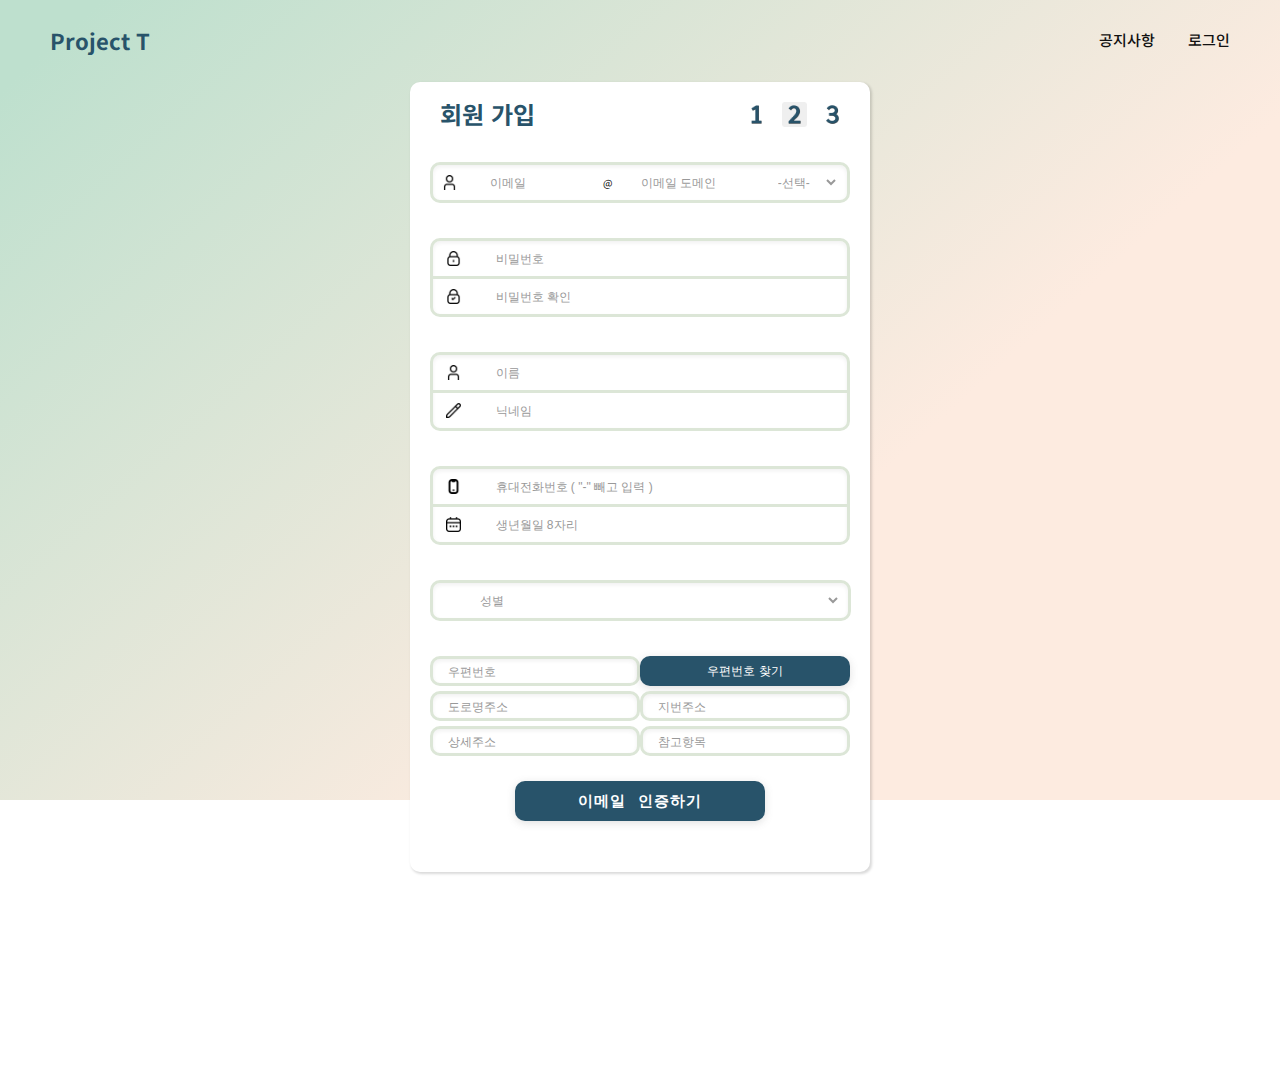
==== commit 5dd8e0e9: "joinForm update, confirmMail make start" ====
--- a/joinForm.html
+++ b/joinForm.html
@@ -26,48 +26,50 @@
           <div class="joinInfo">
             <h1>회원 가입</h1>
             <ul>
-              <li><img src="./images/1_1.png" alt="1" /></li>
+              <li><img src="./images/num1.png" alt="1" /></li>
               <li><img src="./images/selected2.png" alt="2" /></li>
-              <li><img src="./images/3_1.png" alt="3" /></li>
+              <li><img src="./images/num3.png" alt="3" /></li>
             </ul>
           </div>
           <div class="formList">
             <!-- 이메일 아이디 -->
-            <div class="formItem" id="emailId">
-              <img src="./images/user.png" alt="이름이미지" />
-              <input
-                type="text"
-                id="id"
-                name="id"
-                placeholder="이메일"
-                class="email"
-                value=""
-                autocapitalize="off"
-              />@
-              <input
-                type="text"
-                id="emailDomain"
-                class="email"
-                value=""
-                title="이메일 도메인"
-                placeholder="이메일 도메인"
-                maxlength="18"
-              />
-              <select
-                class="select"
-                id="domainSelect"
-                title="도메인 선택"
-                onchange="updateDomain()"
-              >
-                <option value="">-선택-</option>
-                <option value="naver.com">naver.com</option>
-                <option value="gmail.com">gmail.com</option>
-                <option value="hanmail.net">hanmail.net</option>
-                <option value="hotmail.com">hotmail.com</option>
-                <option value="korea.com">korea.com</option>
-                <option value="nate.com">nate.com</option>
-                <option value="yahoo.com">yahoo.com</option>
-              </select>
+            <div class="formBorder">
+              <div class="formItem" id="emailId">
+                <img src="./images/user.png" alt="이름이미지" />
+                <input
+                  type="text"
+                  id="id"
+                  name="id"
+                  placeholder="이메일"
+                  class="email"
+                  value=""
+                  autocapitalize="off"
+                />@
+                <input
+                  type="text"
+                  id="emailDomain"
+                  class="email"
+                  value=""
+                  title="이메일 도메인"
+                  placeholder="이메일 도메인"
+                  maxlength="18"
+                />
+                <select
+                  class="select"
+                  id="domainSelect"
+                  title="도메인 선택"
+                  onchange="updateDomain()"
+                >
+                  <option value="">-선택-</option>
+                  <option value="naver.com">naver.com</option>
+                  <option value="gmail.com">gmail.com</option>
+                  <option value="hanmail.net">hanmail.net</option>
+                  <option value="hotmail.com">hotmail.com</option>
+                  <option value="korea.com">korea.com</option>
+                  <option value="nate.com">nate.com</option>
+                  <option value="yahoo.com">yahoo.com</option>
+                </select>
+              </div>
             </div>
             <div class="errorMsg">
               <div class="idfailMsg hide">
@@ -78,27 +80,29 @@
             </div>
 
             <!-- 비밀번호,비밀번호 입력 -->
-            <div class="formItem">
-              <img src="./images/lock.png" alt="비밀번호이미지" />
-              <input
-                type="password"
-                id="password1"
-                name="password1"
-                placeholder="비밀번호"
-                class="joinInput"
-                value
-              />
-            </div>
-            <div class="formItem inputSpace">
-              <img src="./images/lockCheck.png" alt="비밀번호이미지" />
-              <input
-                type="password"
-                id="password2"
-                name="password2"
-                placeholder="비밀번호 확인"
-                class="joinInput"
-                value
-              />
+            <div class="formBorder">
+              <div class="formItem formDivine">
+                <img src="./images/lock.png" alt="비밀번호이미지" />
+                <input
+                  type="password"
+                  id="password1"
+                  name="password1"
+                  placeholder="비밀번호"
+                  class="joinInput"
+                  value
+                />
+              </div>
+              <div class="formItem">
+                <img src="./images/lockCheck.png" alt="비밀번호이미지" />
+                <input
+                  type="password"
+                  id="password2"
+                  name="password2"
+                  placeholder="비밀번호 확인"
+                  class="joinInput"
+                  value
+                />
+              </div>
             </div>
             <div class="errorMsg">
               <div class="pwdfailMsg hide">
@@ -109,60 +113,64 @@
             </div>
 
             <!-- 이름,닉네임-->
-            <div class="formItem">
-              <img src="./images/user.png" alt="이름이미지" />
-              <input
-                type="text"
-                id="uName"
-                name="uName"
-                placeholder="이름"
-                class="joinInput"
-                value
-              />
-            </div>
-            <div class="formItem">
-              <img src="./images/nickName.png" alt="닉네임이미지" />
-              <input
-                type="text"
-                id="nickName"
-                name="nickName"
-                placeholder="닉네임"
-                class="joinInput"
-                value
-              />
+            <div class="formBorder">
+              <div class="formItem formDivine">
+                <img src="./images/user.png" alt="이름이미지" />
+                <input
+                  type="text"
+                  id="uName"
+                  name="uName"
+                  placeholder="이름"
+                  class="joinInput"
+                  value
+                />
+              </div>
+              <div class="formItem">
+                <img src="./images/nickName.png" alt="닉네임이미지" />
+                <input
+                  type="text"
+                  id="nickName"
+                  name="nickName"
+                  placeholder="닉네임"
+                  class="joinInput"
+                  value
+                />
+              </div>
             </div>
             <div class="errorMsg">
               <div class="uNameFailMsg hide">
-                이름은 한글, 영문 대/소문자를 사용해 주세요. (특수기호, 공백
-                사용 불가)
+                이름은 한글, 영문 대/소문자를 사용해 주세요. ( 특수기호, 공백
+                사용 불가 )
               </div>
               <div class="nickNameFailMsg hide">
-                닉네임은 2~8글자, 한글, 숫자, 영문 대/소문자를 사용해
+                닉네임은 2 ~ 10글자, 한글, 숫자, 영문 대/소문자를 사용해
                 주세요.(특수기호,공백 사용 불가)
               </div>
             </div>
 
             <!-- 휴대전화번호, 생년월일 -->
-            <div class="formItem">
-              <img src="./images/thickPhone.png" alt="휴대전화이미지" />
-              <input
-                type="tel"
-                id="phone"
-                name="phone"
-                class="joinInput"
-                placeholder='휴대전화번호 ("-" 빼고 입력)'
-              />
-            </div>
-            <div class="formItem">
-              <img src="./images/birthDate.png" alt="달력이미지" />
-              <input
-                type="text"
-                id="birthDate"
-                name="birthDate"
-                placeholder="생년월일 8자리"
-                class="joinInput"
-                value
-              />
+            <div class="formBorder">
+              <div class="formItem formDivine">
+                <img src="./images/thickPhone.png" alt="휴대전화이미지" />
+                <input
+                  type="tel"
+                  id="phone"
+                  name="phone"
+                  class="joinInput"
+                  placeholder='휴대전화번호 ( "-" 빼고 입력 )'
+                />
+              </div>
+              <div class="formItem">
+                <img src="./images/birthDate.png" alt="달력이미지" />
+                <input
+                  type="text"
+                  id="birthDate"
+                  name="birthDate"
+                  placeholder="생년월일 8자리"
+                  class="joinInput"
+                  value
+                />
+              </div>
             </div>
             <div class="errorMsg">
               <div class="phoneFailMsg hide">
@@ -175,7 +183,7 @@
             </div>
 
             <!-- 성별 -->
-            <div class="formItem inputSpace">
+            <div class="formBorder formItem">
               <select name="gender" id="gender">
                 <option value="gender">성별</option>
                 <option value="male">남성</option>
--- a/css/joinForm.css
+++ b/css/joinForm.css
@@ -77,19 +77,16 @@
   height: 1000px;
   display: flex;
   justify-content: center;
-  align-items: center;
+  align-items: start;
 }
 
 .joinForm2 {
-  /* width: 800px;
-  height: 100%;
-  margin: 0 auto; */
   background-color: #ffffff;
   padding: 20px;
   box-shadow: rgba(0, 0, 0, 0.15) 1.95px 1.95px 2.6px;
   margin: 0 auto;
   width: 420px;
-  height: 700px;
+  height: 750px;
   border: none;
   border-radius: 10px;
 }
@@ -123,22 +120,28 @@
   margin: 0 5px;
 }
 
+.formBorder {
+  border: 3px solid #dce6d7;
+  border-radius: 10px;
+  box-shadow: rgba(0, 0, 0, 0.06) 0px 2px 4px 0px inset;
+}
+.formDivine {
+  border-bottom: 3px solid #dce6d7;
+}
 .formItem {
   display: flex;
   justify-content: space-around;
   align-items: center;
   /* position: relative; */
-  width: 400px;
+  width: 415px;
   height: 35px;
-  margin: 0 auto;
-  background-color: #fff;
-  border: 3px solid #dce6d7;
-  border-radius: 10px;
-  box-shadow: rgba(99, 99, 99, 0.2) 0px 2px 8px 0px;
+  margin: 0;
+  background-color: transparent;
 }
 
 input::placeholder {
   color: #999;
+  font-size: 1.2rem;
 }
 
 .email {
@@ -148,6 +151,7 @@
   padding-left: 15px;
   border: none;
   border-radius: 10px;
+  background-color: transparent;
 }
 #emailDomain {
   padding: 0 10px;
@@ -158,17 +162,12 @@
   padding-left: 15px;
   width: 80px;
   height: 100%;
-  border-radius: 10px;
-  color: #999;
-  font-weight: 500;
-  border: none;
-  border-radius: 10px;
 }
 
 .joinInput {
   width: 350px;
   height: 100%;
-
+  background-color: transparent;
   display: inline-block;
   box-sizing: border-box;
   border: none;
@@ -192,11 +191,18 @@
   width: 400px;
   height: 100%;
   padding-left: 35px;
-  border-radius: 10px;
+}
+
+select {
+  outline: none;
+
+  font-weight: 500;
+  font-size: 1.2rem;
   color: #999;
-  font-weight: 500;
-  border: none;
-  border-radius: 10px;
+
+  border-radius: 10px;
+  border: none;
+  background-color: transparent;
 }
 
 input {
@@ -210,43 +216,43 @@
   flex-wrap: wrap;
   justify-content: center;
 
-  width: 400px;
+  width: 420px;
   margin: 0 auto;
 }
 
 .inputAddr {
   box-sizing: border-box;
-  width: 200px;
+  width: 210px;
   height: 30px;
   margin-bottom: 5px;
-  padding-left: 10px;
+  padding-left: 15px;
 
   border: 3px solid #dce6d7;
   border-radius: 10px;
-  box-shadow: rgba(99, 99, 99, 0.2) 0px 2px 8px 0px;
+  box-shadow: rgba(0, 0, 0, 0.06) 0px 2px 4px 0px inset;
+  background-color: transparent;
 }
 
 .formItemAddr input[type*="button"] {
   padding: 3px 10px;
   border-radius: 10px;
-  width: 200px;
+  width: 210px;
   height: 30px;
   border: none;
-
-  background-color: #87c16c;
+  font-size: 1.2rem;
+
+  background-color: #28536a;
   color: #fff;
   box-shadow: rgba(99, 99, 99, 0.2) 0px 2px 8px 0px;
 }
 
 /* 전송 버튼 */
-.submitBttn,
-.termCheckBttn {
+.submitBttn {
   margin-top: 20px;
   display: flex;
   justify-content: center;
 }
-.submitBttn button,
-.termCheckBttn button {
+.submitBttn button {
   margin: 0 auto;
   width: 250px;
   height: 40px;
@@ -254,7 +260,7 @@
   border-radius: 10px;
   border: none;
 
-  background-color: #87c16c;
+  background-color: #28536a;
   color: #fff;
   box-shadow: rgba(99, 99, 99, 0.2) 0px 2px 8px 0px;
   font-weight: 600;
@@ -265,7 +271,7 @@
 
 /* error Msg */
 .errorMsg {
-  height: 15px;
+  height: 25px;
   color: red;
   line-height: 1.5;
   font-size: 1rem;
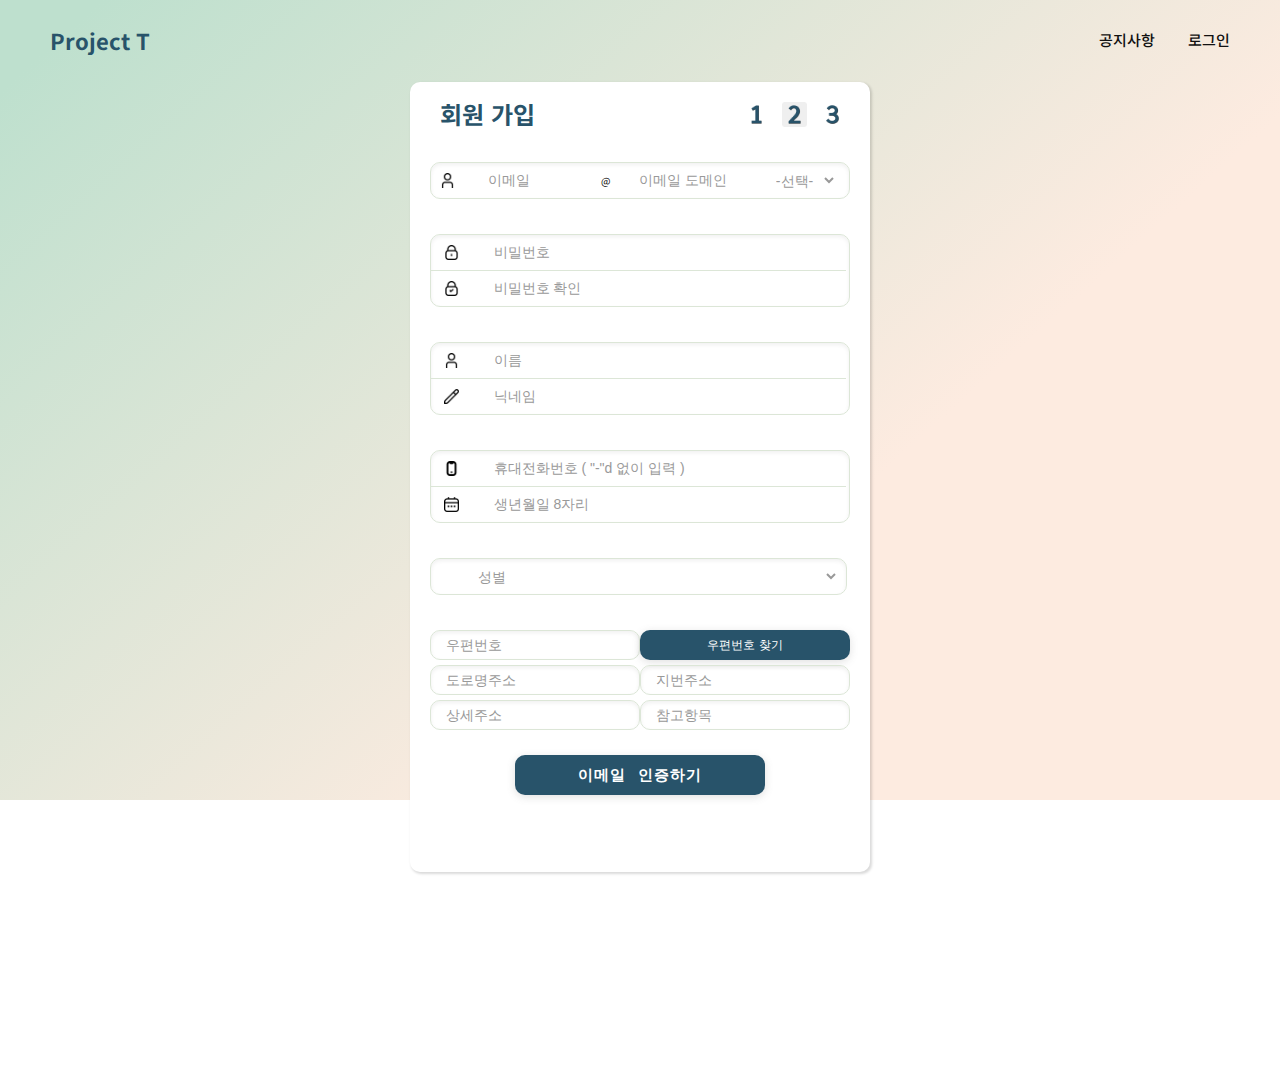
==== commit 4649fa71: "joinWelcom update" ====
--- a/joinForm.html
+++ b/joinForm.html
@@ -157,7 +157,7 @@
                   id="phone"
                   name="phone"
                   class="joinInput"
-                  placeholder='휴대전화번호 ( "-" 빼고 입력 )'
+                  placeholder='휴대전화번호 ( "-"d 없이 입력 )'
                 />
               </div>
               <div class="formItem">
--- a/css/joinForm.css
+++ b/css/joinForm.css
@@ -121,12 +121,12 @@
 }
 
 .formBorder {
-  border: 3px solid #dce6d7;
+  border: 1px solid #dce6d7;
   border-radius: 10px;
   box-shadow: rgba(0, 0, 0, 0.06) 0px 2px 4px 0px inset;
 }
 .formDivine {
-  border-bottom: 3px solid #dce6d7;
+  border-bottom: 1px solid #dce6d7;
 }
 .formItem {
   display: flex;
@@ -141,7 +141,7 @@
 
 input::placeholder {
   color: #999;
-  font-size: 1.2rem;
+  font-size: 1.4rem;
 }
 
 .email {
@@ -197,7 +197,7 @@
   outline: none;
 
   font-weight: 500;
-  font-size: 1.2rem;
+  font-size: 1.4rem;
   color: #999;
 
   border-radius: 10px;
@@ -227,7 +227,7 @@
   margin-bottom: 5px;
   padding-left: 15px;
 
-  border: 3px solid #dce6d7;
+  border: 1px solid #dce6d7;
   border-radius: 10px;
   box-shadow: rgba(0, 0, 0, 0.06) 0px 2px 4px 0px inset;
   background-color: transparent;
